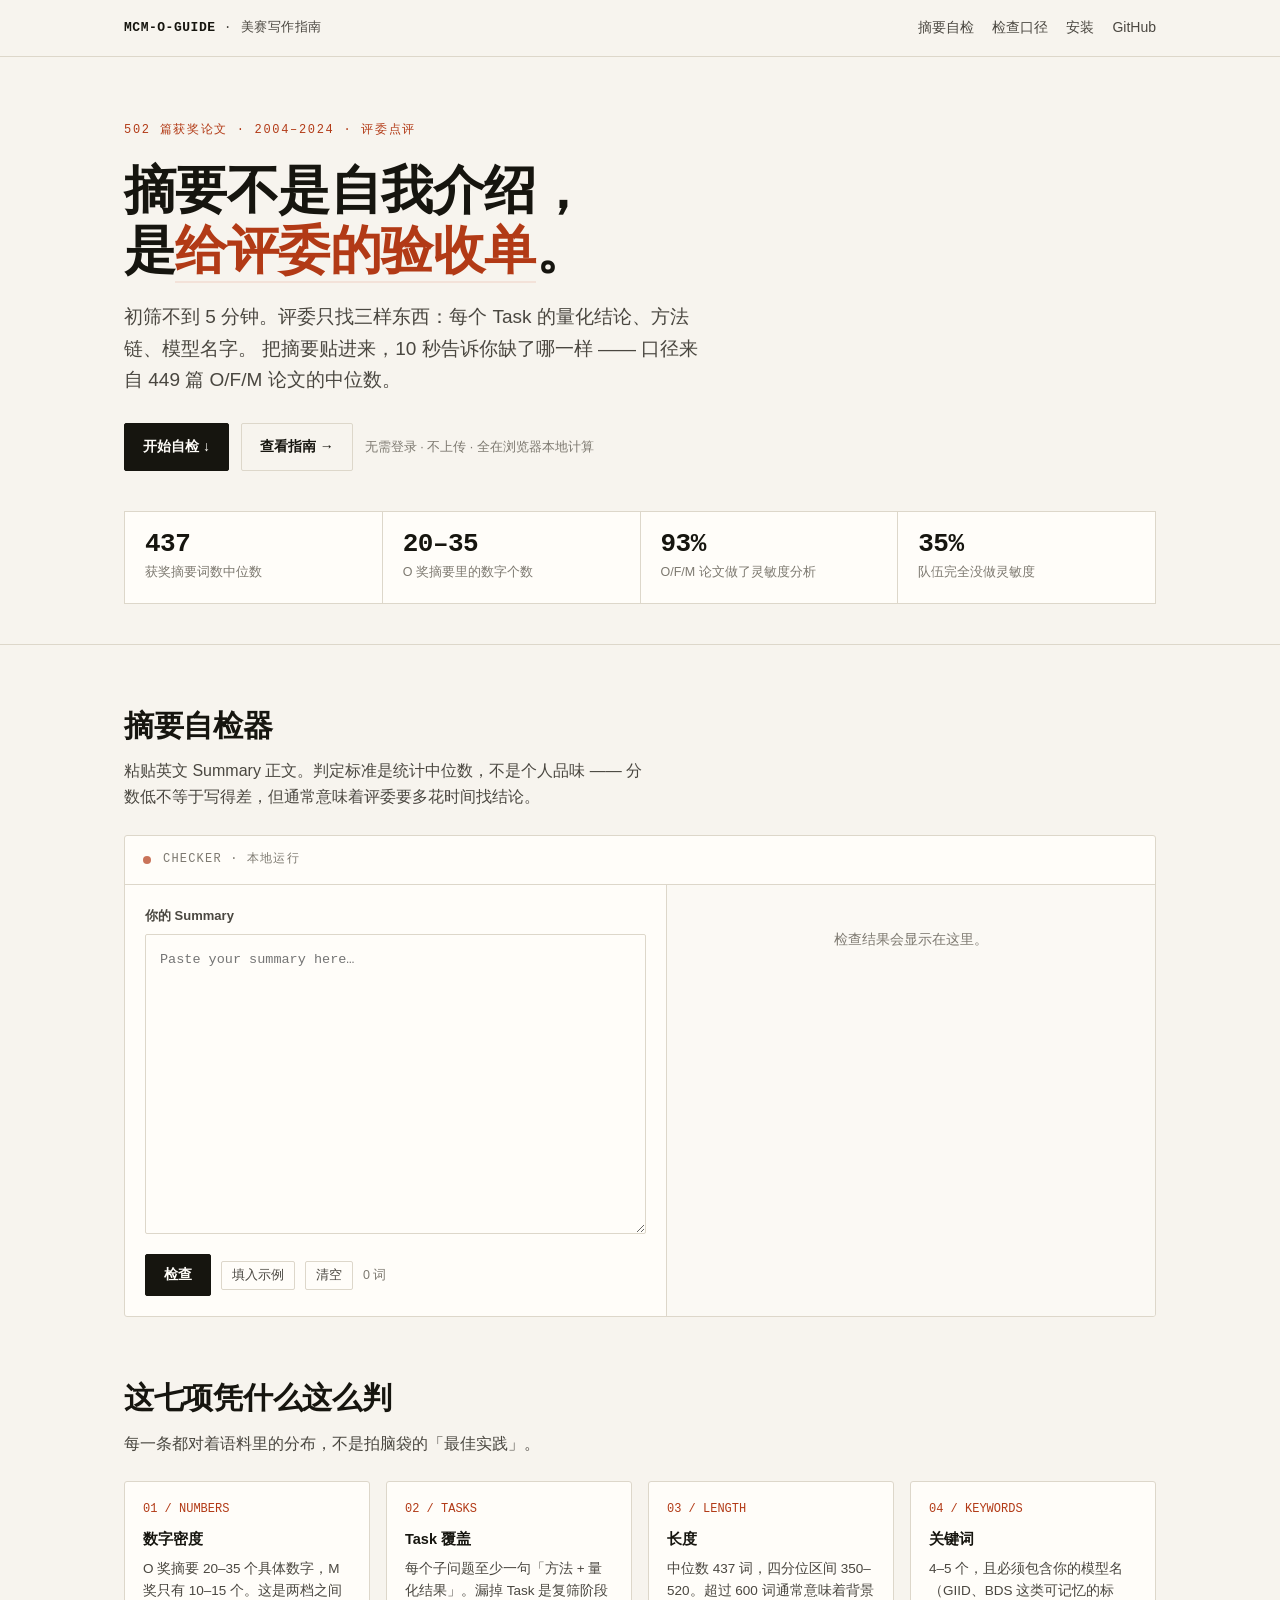
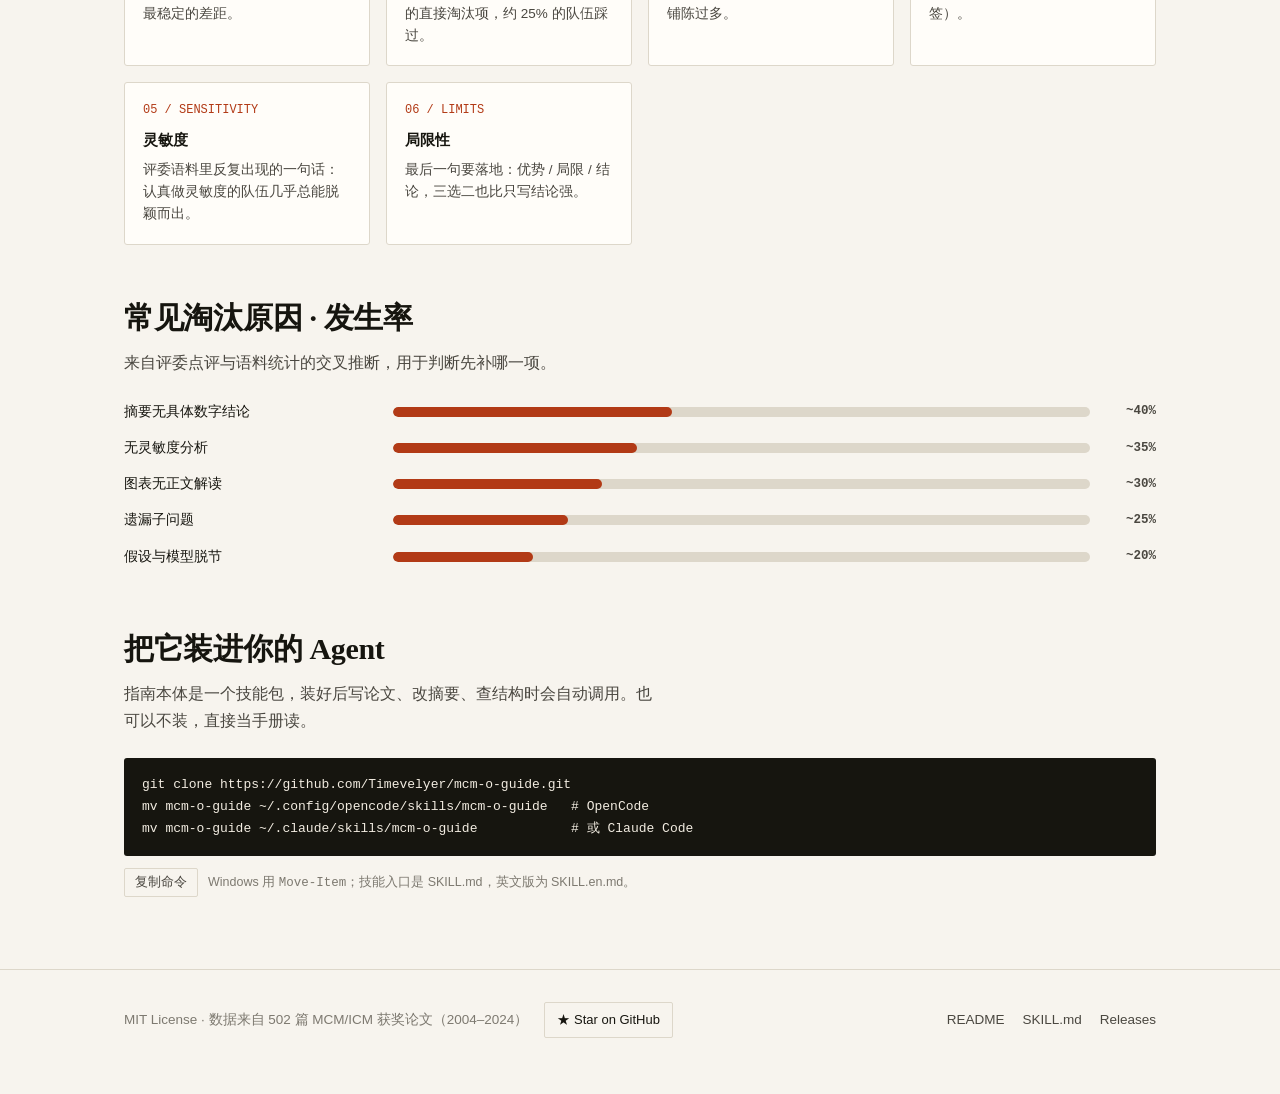
==== docs/index.html @ 2a0b5a20 "feat: online summary checker + repo polish for distribution - docs/: 在线摘要自检器（GitHub Pages，单文件、零依赖、本地" ====
<!doctype html>
<html lang="zh-CN">
<head>
<meta charset="utf-8">
<meta name="viewport" content="width=device-width, initial-scale=1">
<title>摘要自检器 · MCM/ICM 写作指南</title>
<meta name="description" content="粘贴你的 MCM/ICM 摘要，10 秒得到体检报告：数字密度、Task 覆盖、关键词、灵敏度、局限性。基于 502 篇获奖论文的统计口径。">
<meta property="og:type" content="website">
<meta property="og:title" content="MCM/ICM 摘要自检器">
<meta property="og:description" content="502 篇获奖论文 + 3 篇官方评委点评提炼的摘要体检，10 秒出报告。">
<meta property="og:image" content="assets/og.png">
<link rel="icon" href="data:image/svg+xml,<svg xmlns='http://www.w3.org/2000/svg' viewBox='0 0 100 100'><text y='.9em' font-size='90'>∑</text></svg>">
<style>
  :root{
    --paper:#f7f4ee;
    --paper-2:#fffdf9;
    --ink:#16150f;
    --ink-2:#4a4740;
    --ink-3:#7d7970;
    --line:#ddd7ca;
    --accent:#b23a16;
    --accent-soft:#f3e2d9;
    --ok:#14663f;
    --ok-soft:#e2efe6;
    --warn:#8a5a00;
    --warn-soft:#f7ecd6;
    --bad:#a3241b;
    --bad-soft:#f8e2df;
    --mono:ui-monospace,"SF Mono","Cascadia Mono","Consolas",monospace;
    --sans:"Inter","Segoe UI","PingFang SC","Hiragino Sans GB","Microsoft YaHei",sans-serif;
    --serif:"Iowan Old Style","Noto Serif SC","Songti SC","SimSun",Georgia,serif;
  }
  *{box-sizing:border-box}
  html{scroll-behavior:smooth}
  body{
    margin:0;background:var(--paper);color:var(--ink);
    font-family:var(--sans);font-size:16px;line-height:1.65;
    -webkit-font-smoothing:antialiased;
    background-image:linear-gradient(var(--paper) 0 0);
  }
  a{color:var(--accent);text-underline-offset:3px}
  a:hover{color:#7d260c}
  .wrap{max-width:1080px;margin:0 auto;padding:0 24px}
  header.top{border-bottom:1px solid var(--line);background:rgba(247,244,238,.85);backdrop-filter:blur(6px);position:sticky;top:0;z-index:10}
  .top-in{display:flex;align-items:center;gap:16px;height:56px}
  .brand{font-family:var(--mono);font-size:13px;letter-spacing:.04em;text-transform:uppercase;color:var(--ink-2)}
  .brand b{color:var(--ink)}
  .top nav{margin-left:auto;display:flex;gap:18px;font-size:14px}
  .top nav a{color:var(--ink-2);text-decoration:none}
  .top nav a:hover{color:var(--accent)}
  .hero{padding:64px 0 40px;border-bottom:1px solid var(--line)}
  .eyebrow{font-family:var(--mono);font-size:12px;letter-spacing:.14em;text-transform:uppercase;color:var(--accent);margin:0 0 20px}
  h1{font-family:var(--serif);font-weight:600;font-size:clamp(30px,5vw,52px);line-height:1.16;letter-spacing:-.01em;margin:0 0 20px;max-width:19ch}
  h1 em{font-style:normal;color:var(--accent);border-bottom:2px solid var(--accent-soft);padding-bottom:2px}
  .lede{font-size:clamp(16px,2vw,19px);color:var(--ink-2);max-width:56ch;margin:0 0 28px}
  .cta{display:flex;flex-wrap:wrap;gap:12px;align-items:center}
  .btn{display:inline-flex;align-items:center;gap:8px;border:1px solid var(--ink);background:var(--ink);color:var(--paper-2);
       padding:11px 18px;font-size:14px;font-weight:600;text-decoration:none;border-radius:2px;cursor:pointer;font-family:var(--sans)}
  .btn:hover{background:#000;color:#fff}
  .btn.ghost{background:transparent;color:var(--ink);border-color:var(--line)}
  .btn.ghost:hover{border-color:var(--ink);background:var(--paper-2);color:var(--ink)}
  .facts{display:grid;grid-template-columns:repeat(auto-fit,minmax(140px,1fr));gap:1px;background:var(--line);border:1px solid var(--line);margin:40px 0 0}
  .fact{background:var(--paper-2);padding:18px 20px}
  .fact b{display:block;font-family:var(--mono);font-size:26px;line-height:1.1;letter-spacing:-.02em}
  .fact span{font-size:12.5px;color:var(--ink-3)}
  main{padding:56px 0 72px}
  h2{font-family:var(--serif);font-size:clamp(22px,3vw,30px);margin:0 0 8px;letter-spacing:-.01em}
  .sub{color:var(--ink-2);margin:0 0 24px;max-width:60ch}
  .card{background:var(--paper-2);border:1px solid var(--line);border-radius:3px}
  .tool{padding:0;overflow:hidden}
  .tool-head{display:flex;align-items:center;gap:12px;padding:14px 18px;border-bottom:1px solid var(--line);font-family:var(--mono);font-size:12px;letter-spacing:.1em;text-transform:uppercase;color:var(--ink-3)}
  .dot{width:8px;height:8px;border-radius:50%;background:var(--accent);opacity:.7}
  .tool-body{display:grid;grid-template-columns:1.05fr .95fr;gap:0}
  .pane{padding:20px}
  .pane + .pane{border-left:1px solid var(--line);background:#fbf9f4}
  label.field{display:block;font-size:13px;font-weight:600;color:var(--ink-2);margin-bottom:8px}
  textarea{width:100%;min-height:300px;resize:vertical;padding:14px;border:1px solid var(--line);border-radius:2px;
           background:var(--paper-2);color:var(--ink);font-family:var(--mono);font-size:13.5px;line-height:1.7}
  textarea:focus{outline:2px solid var(--accent);outline-offset:-1px;border-color:var(--accent)}
  .row{display:flex;gap:10px;flex-wrap:wrap;margin-top:12px;align-items:center}
  .hint{font-size:12.5px;color:var(--ink-3)}
  .score{display:flex;align-items:center;gap:18px;margin-bottom:18px}
  .ring{width:96px;height:96px;flex:0 0 auto;position:relative}
  .ring svg{transform:rotate(-90deg)}
  .ring .val{position:absolute;inset:0;display:grid;place-items:center;font-family:var(--mono);font-size:24px;font-weight:600}
  .score-txt h3{margin:0 0 4px;font-size:17px}
  .score-txt p{margin:0;font-size:13px;color:var(--ink-3)}
  ul.checks{list-style:none;margin:0;padding:0;display:grid;gap:8px}
  ul.checks li{display:grid;grid-template-columns:18px 1fr auto;gap:10px;align-items:baseline;font-size:13.5px;padding:7px 0;border-bottom:1px dashed var(--line)}
  ul.checks li:last-child{border-bottom:0}
  .tag{font-family:var(--mono);font-size:11px;padding:2px 7px;border-radius:2px;white-space:nowrap}
  .tag.ok{background:var(--ok-soft);color:var(--ok)}
  .tag.warn{background:var(--warn-soft);color:var(--warn)}
  .tag.bad{background:var(--bad-soft);color:var(--bad)}
  .m{font-family:var(--mono);font-size:12px;color:var(--ink-3)}
  .advice{margin-top:14px;padding:12px 14px;background:var(--accent-soft);border-left:3px solid var(--accent);font-size:13.5px}
  .advice p{margin:0 0 6px}
  .advice p:last-child{margin:0}
  #empty{color:var(--ink-3);font-size:13.5px;padding:24px 0;text-align:center}
  .grid3{display:grid;grid-template-columns:repeat(auto-fit,minmax(240px,1fr));gap:16px;margin-top:16px}
  .mini{padding:18px;border:1px solid var(--line);background:var(--paper-2);border-radius:3px}
  .mini h4{margin:0 0 6px;font-size:14.5px;font-family:var(--sans)}
  .mini p{margin:0;font-size:13.5px;color:var(--ink-2)}
  .num{font-family:var(--mono);font-size:12px;color:var(--accent);display:block;margin-bottom:8px}
  .bars{margin-top:8px;display:grid;gap:14px}
  .bar-row{display:grid;grid-template-columns:minmax(120px,1.1fr) 3fr 52px;gap:14px;align-items:center;font-size:13.5px}
  .bar{height:10px;background:var(--line);border-radius:99px;overflow:hidden}
  .bar i{display:block;height:100%;background:var(--accent);border-radius:99px}
  .bar-row b{font-family:var(--mono);font-size:12.5px;text-align:right;color:var(--ink-2)}
  pre.install{background:#16150f;color:#f2ece1;padding:16px 18px;border-radius:3px;overflow:auto;font-family:var(--mono);font-size:13px;line-height:1.7;margin:12px 0 0}
  .copy{background:transparent;border:1px solid var(--line);color:var(--ink-2);font-size:12.5px;padding:5px 10px;border-radius:2px;cursor:pointer;font-family:var(--sans)}
  .copy:hover{border-color:var(--ink);color:var(--ink)}
  footer{border-top:1px solid var(--line);padding:32px 0 56px;color:var(--ink-3);font-size:13.5px}
  footer .wrap{display:flex;flex-wrap:wrap;gap:16px;align-items:center}
  footer nav{margin-left:auto;display:flex;gap:18px}
  footer a{color:var(--ink-2);text-decoration:none}
  footer a:hover{color:var(--accent)}
  .star{display:inline-flex;align-items:center;gap:6px;border:1px solid var(--line);padding:6px 12px;border-radius:2px;text-decoration:none;color:var(--ink);font-size:13px}
  .star:hover{background:var(--ink);color:var(--paper-2);border-color:var(--ink)}
  @media (max-width:820px){
    .tool-body{grid-template-columns:1fr}
    .pane + .pane{border-left:0;border-top:1px solid var(--line)}
    .hero{padding:44px 0 32px}
    .bar-row{grid-template-columns:1fr 2fr 46px}
  }
  :focus-visible{outline:2px solid var(--accent);outline-offset:2px}
</style>
</head>
<body>

<header class="top">
  <div class="wrap top-in">
    <div class="brand"><b>mcm-o-guide</b> · 美赛写作指南</div>
    <nav>
      <a href="#checker">摘要自检</a>
      <a href="#rules">检查口径</a>
      <a href="#install">安装</a>
      <a href="https://github.com/Timevelyer/mcm-o-guide">GitHub</a>
    </nav>
  </div>
</header>

<section class="hero">
  <div class="wrap">
    <p class="eyebrow">502 篇获奖论文 · 2004–2024 · 评委点评</p>
    <h1>摘要不是自我介绍，是<em>给评委的验收单</em>。</h1>
    <p class="lede">
      初筛不到 5 分钟。评委只找三样东西：每个 Task 的量化结论、方法链、模型名字。
      把摘要贴进来，10 秒告诉你缺了哪一样 —— 口径来自 449 篇 O/F/M 论文的中位数。
    </p>
    <div class="cta">
      <a class="btn" href="#checker">开始自检 ↓</a>
      <a class="btn ghost" href="https://github.com/Timevelyer/mcm-o-guide">查看指南 →</a>
      <span class="hint">无需登录 · 不上传 · 全在浏览器本地计算</span>
    </div>
    <div class="facts">
      <div class="fact"><b>437</b><span>获奖摘要词数中位数</span></div>
      <div class="fact"><b>20–35</b><span>O 奖摘要里的数字个数</span></div>
      <div class="fact"><b>93%</b><span>O/F/M 论文做了灵敏度分析</span></div>
      <div class="fact"><b>35%</b><span>队伍完全没做灵敏度</span></div>
    </div>
  </div>
</section>

<main>
  <div class="wrap">

    <section id="checker">
      <h2>摘要自检器</h2>
      <p class="sub">粘贴英文 Summary 正文。判定标准是统计中位数，不是个人品味 —— 分数低不等于写得差，但通常意味着评委要多花时间找结论。</p>

      <div class="card tool">
        <div class="tool-head"><span class="dot"></span> checker · 本地运行</div>
        <div class="tool-body">
          <div class="pane">
            <label class="field" for="summary">你的 Summary</label>
            <textarea id="summary" spellcheck="false" placeholder="Paste your summary here…"></textarea>
            <div class="row">
              <button class="btn" id="run" type="button">检查</button>
              <button class="copy" id="sample" type="button">填入示例</button>
              <button class="copy" id="clear" type="button">清空</button>
              <span class="hint" id="count">0 词</span>
            </div>
          </div>
          <div class="pane">
            <div id="empty">检查结果会显示在这里。</div>
            <div id="result" hidden>
              <div class="score">
                <div class="ring">
                  <svg width="96" height="96" viewBox="0 0 96 96" aria-hidden="true">
                    <circle cx="48" cy="48" r="42" fill="none" stroke="#e4ded2" stroke-width="7"></circle>
                    <circle id="ring" cx="48" cy="48" r="42" fill="none" stroke="#b23a16" stroke-width="7"
                            stroke-linecap="round" stroke-dasharray="264" stroke-dashoffset="264"></circle>
                  </svg>
                  <div class="val" id="scoreVal">0</div>
                </div>
                <div class="score-txt">
                  <h3 id="verdict">—</h3>
                  <p id="verdictSub">—</p>
                </div>
              </div>
              <ul class="checks" id="checks"></ul>
              <div class="advice" id="advice" hidden></div>
            </div>
          </div>
        </div>
      </div>
    </section>

    <section id="rules" style="margin-top:56px">
      <h2>这七项凭什么这么判</h2>
      <p class="sub">每一条都对着语料里的分布，不是拍脑袋的「最佳实践」。</p>
      <div class="grid3">
        <div class="mini"><span class="num">01 / NUMBERS</span><h4>数字密度</h4><p>O 奖摘要 20–35 个具体数字，M 奖只有 10–15 个。这是两档之间最稳定的差距。</p></div>
        <div class="mini"><span class="num">02 / TASKS</span><h4>Task 覆盖</h4><p>每个子问题至少一句「方法 + 量化结果」。漏掉 Task 是复筛阶段的直接淘汰项，约 25% 的队伍踩过。</p></div>
        <div class="mini"><span class="num">03 / LENGTH</span><h4>长度</h4><p>中位数 437 词，四分位区间 350–520。超过 600 词通常意味着背景铺陈过多。</p></div>
        <div class="mini"><span class="num">04 / KEYWORDS</span><h4>关键词</h4><p>4–5 个，且必须包含你的模型名（GIID、BDS 这类可记忆的标签）。</p></div>
        <div class="mini"><span class="num">05 / SENSITIVITY</span><h4>灵敏度</h4><p>评委语料里反复出现的一句话：认真做灵敏度的队伍几乎总能脱颖而出。</p></div>
        <div class="mini"><span class="num">06 / LIMITS</span><h4>局限性</h4><p>最后一句要落地：优势 / 局限 / 结论，三选二也比只写结论强。</p></div>
      </div>

      <h2 style="margin-top:48px">常见淘汰原因 · 发生率</h2>
      <p class="sub">来自评委点评与语料统计的交叉推断，用于判断先补哪一项。</p>
      <div class="bars">
        <div class="bar-row"><span>摘要无具体数字结论</span><span class="bar"><i style="width:40%"></i></span><b>~40%</b></div>
        <div class="bar-row"><span>无灵敏度分析</span><span class="bar"><i style="width:35%"></i></span><b>~35%</b></div>
        <div class="bar-row"><span>图表无正文解读</span><span class="bar"><i style="width:30%"></i></span><b>~30%</b></div>
        <div class="bar-row"><span>遗漏子问题</span><span class="bar"><i style="width:25%"></i></span><b>~25%</b></div>
        <div class="bar-row"><span>假设与模型脱节</span><span class="bar"><i style="width:20%"></i></span><b>~20%</b></div>
      </div>
    </section>

    <section id="install" style="margin-top:56px">
      <h2>把它装进你的 Agent</h2>
      <p class="sub">指南本体是一个技能包，装好后写论文、改摘要、查结构时会自动调用。也可以不装，直接当手册读。</p>
      <pre class="install" id="cmd">git clone https://github.com/Timevelyer/mcm-o-guide.git
mv mcm-o-guide ~/.config/opencode/skills/mcm-o-guide   # OpenCode
mv mcm-o-guide ~/.claude/skills/mcm-o-guide            # 或 Claude Code</pre>
      <div class="row">
        <button class="copy" id="copyCmd" type="button">复制命令</button>
        <span class="hint">Windows 用 <code>Move-Item</code>；技能入口是 SKILL.md，英文版为 SKILL.en.md。</span>
      </div>
    </section>

  </div>
</main>

<footer>
  <div class="wrap">
    <span>MIT License · 数据来自 502 篇 MCM/ICM 获奖论文（2004–2024）</span>
    <a class="star" href="https://github.com/Timevelyer/mcm-o-guide">★ Star on GitHub</a>
    <nav>
      <a href="https://github.com/Timevelyer/mcm-o-guide#readme">README</a>
      <a href="https://github.com/Timevelyer/mcm-o-guide/blob/main/SKILL.md">SKILL.md</a>
      <a href="https://github.com/Timevelyer/mcm-o-guide/releases">Releases</a>
    </nav>
  </div>
</footer>

<script>
(function(){
  "use strict";

  var SAMPLE = "As extreme weather intensifies and urbanisation continues, urban drainage systems face growing pressure from both heavier rainfall and expanding impervious surfaces. To explore this phenomenon, we develop the REEF (Resilience Evaluation of Engineered Flow) model to quantify how drainage networks degrade and recover under compound stressors. Before modeling, we classified 12 years of hourly rainfall records into three regimes, matched them against land-use data from 48 monitoring stations, and estimated pipe roughness and infiltration rates from 216 field measurements. Parameters are set from municipal engineering standards, with ranges tested in the sensitivity section. For Task 1, we established a coupled hydrological-network model, incorporating pipe capacity, surface runoff and backwater effects. The results show that peak discharge rises by 34.2% under a 50-year storm relative to the 10-year baseline, and that 23.6% of nodes exceed capacity for more than 40 minutes. For Task 2, we calculated the resilience index, recovery time and failure probability to evaluate system robustness. Results indicate that recovery time increases from 6.4 h to 19.8 h as impervious area grows by 17%, while the resilience index falls from 0.81 to 0.57. For Task 3, we compared three retrofit scenarios, namely centralized storage, distributed storage and green infrastructure, and found that distributed storage reduces overflow volume by 41.5% at 62% of the centralized cost, with a payback period of 9.2 years. For Task 4, we varied rainfall intensity from 20 mm/h to 140 mm/h and found that the marginal benefit of additional storage flattens beyond 80 mm/h, where each extra 10% capacity yields only a 1.8% reduction in overflow. For Task 5, we mapped flooding exposure onto 5 districts and found that 2 of them account for 68% of at-risk residents, suggesting that targeted retrofits outperform uniform upgrades by a factor of 2.3. Finally, sensitivity analysis on infiltration rate, pipe roughness and rainfall temporal resolution confirms that the model is stable: outputs change by less than 7.3% across the tested ranges. We also discuss strengths, weaknesses and a phased retrofit priority list for city planners. Keywords: REEF, resilience index, urban drainage, scenario analysis";

  var el = {
    ta: document.getElementById("summary"),
    run: document.getElementById("run"),
    sample: document.getElementById("sample"),
    clear: document.getElementById("clear"),
    count: document.getElementById("count"),
    empty: document.getElementById("empty"),
    result: document.getElementById("result"),
    checks: document.getElementById("checks"),
    advice: document.getElementById("advice"),
    scoreVal: document.getElementById("scoreVal"),
    ring: document.getElementById("ring"),
    verdict: document.getElementById("verdict"),
    verdictSub: document.getElementById("verdictSub"),
    copyCmd: document.getElementById("copyCmd"),
    cmd: document.getElementById("cmd")
  };

  var CIRC = 2 * Math.PI * 42;

  function words(t){
    var latin = (t.match(/[A-Za-z0-9][A-Za-z0-9'’.\-%]*/g) || []).length;
    var cjk = (t.match(/[\u4e00-\u9fa5]/g) || []).length;
    return latin + cjk;
  }
  function sentences(t){
    return (t.replace(/\s+/g," ").match(/[^.!?]+[.!?]+/g) || []).filter(function(s){
      return s.trim().length > 2;
    });
  }
  function numbers(t){
    var m = t.match(/(?<![\w.])\d+(?:[.,]\d+)*(?:\s?[%％])?/g) || [];
    return m;
  }
  function uniqTasks(t){
    var set = [];
    var re = /task\s*([1-9])/gi, m;
    while ((m = re.exec(t))) { if (set.indexOf(m[1]) < 0) set.push(m[1]); }
    set.sort();
    return set;
  }
  function keywords(t){
    var m = t.match(/key\s*words?\s*[:：]\s*([^\n]+)/i);
    if (!m) return null;
    return m[1].split(/[,;，；]/).map(function(s){ return s.trim(); }).filter(Boolean);
  }

  function pct(x){ return Math.max(0, Math.min(1, x)); }

  function analyze(raw){
    var t = raw.trim();
    var w = words(t), sn = sentences(t), nums = numbers(t);
    var snWithNum = sn.filter(function(s){ return /\d/.test(s); }).length;
    var tasks = uniqTasks(t);
    var kw = keywords(t);
    var sens = /sensitiv|robust|perturb|stability|stress\s*test/i.test(t);
    var limits = /limitation|weakness|future work|drawback|shortcoming/i.test(t);

    var sNum = pct(nums.length / 20) * 30;
    var sLen = (w >= 330 && w <= 540) ? 15 : (w >= 280 && w <= 620) ? 10 : (w >= 220 && w <= 700) ? 5 : 0;
    var sTask = tasks.length >= 4 ? 20 : tasks.length === 3 ? 15 : tasks.length === 2 ? 10 : tasks.length === 1 ? 5 : 0;
    var sSent = pct(snWithNum / 6) * 15;
    var sKw = kw ? (kw.length >= 4 && kw.length <= 5 ? 8 : 5) : 0;
    var sSens = sens ? 7 : 0;
    var sLim = limits ? 5 : 0;

    var score = Math.round(sNum + sLen + sTask + sSent + sKw + sSens + sLim);
    score = Math.max(0, Math.min(100, score));

    var rows = [
      { key: "数字密度", val: nums.length + " 个", ref: "目标 20–35", state: nums.length >= 20 ? "ok" : nums.length >= 10 ? "warn" : "bad" },
      { key: "Task 覆盖", val: tasks.length ? ("Task " + tasks.join(" / ")) : "未检出", ref: "每个子问题都要有", state: tasks.length >= 4 ? "ok" : tasks.length >= 2 ? "warn" : "bad" },
      { key: "含数字的句子", val: snWithNum + " / " + sn.length + " 句", ref: "≥ 6 句", state: snWithNum >= 6 ? "ok" : snWithNum >= 4 ? "warn" : "bad" },
      { key: "长度", val: w + " 词", ref: "350–520", state: (w >= 330 && w <= 540) ? "ok" : (w >= 280 && w <= 620) ? "warn" : "bad" },
      { key: "关键词", val: kw ? (kw.length + " 个") : "缺失", ref: "4–5 个，含模型名", state: kw && kw.length >= 4 && kw.length <= 5 ? "ok" : kw ? "warn" : "bad" },
      { key: "灵敏度", val: sens ? "已提及" : "未提及", ref: "至少一句结论", state: sens ? "ok" : "bad" },
      { key: "局限/结论", val: limits ? "已提及" : "未提及", ref: "优势/局限/结论", state: limits ? "ok" : "warn" }
    ];

    var tips = [];
    if (nums.length < 20) tips.push("数字只有 " + nums.length + " 个，O 奖中位数是 20–35 —— 给每个 Task 至少补一个量化结论（百分比、绝对值、对比基准）。");
    if (tasks.length < 4) tips.push("只检出 " + tasks.length + " 个 Task。确认摘要覆盖了全部子问题，漏一个是复筛的直接淘汰项。");
    if (snWithNum < 6) tips.push("含数字的句子只有 " + snWithNum + " 句。把「results are shown in Figure X」换成具体数值。");
    if (w > 620) tips.push("长度 " + w + " 词，偏长。多数超长摘要来自背景铺陈，压缩到 2 句以内。");
    if (w > 0 && w < 330) tips.push("长度 " + w + " 词，偏短。方法链和结果都容易被判为交代不清。");
    if (!kw) tips.push("没有 Keywords 行。补 4–5 个关键词，第一个放你的模型名。");
    else if (kw.length < 4) tips.push("关键词只有 " + kw.length + " 个，补到 4–5 个。");
    if (!sens) tips.push("没提到灵敏度/稳健性。加一句「sensitivity analysis on X confirms …」，这是评委明确点名的加分项。");
    if (!limits) tips.push("没提局限。最后一句写完结论后补一个 limitation + 改进方向。");

    return { score: score, rows: rows, tips: tips, words: w, tasks: tasks, nums: nums.length };
  }

  function render(){
    var t = el.ta.value;
    el.count.textContent = words(t) + " 词";
    if (!t.trim()) {
      el.result.hidden = true;
      el.empty.hidden = false;
      return;
    }
    var r = analyze(t);
    el.empty.hidden = true;
    el.result.hidden = false;

    el.scoreVal.textContent = r.score;
    el.ring.setAttribute("stroke-dasharray", CIRC.toFixed(1));
    el.ring.setAttribute("stroke-dashoffset", (CIRC * (1 - r.score / 100)).toFixed(1));
    el.ring.setAttribute("stroke", r.score >= 80 ? "#14663f" : r.score >= 55 ? "#8a5a00" : "#a3241b");

    el.verdict.textContent = r.score >= 85 ? "可以直接交" : r.score >= 70 ? "差一口气" : r.score >= 50 ? "需要补强" : "初筛有风险";
    el.verdictSub.textContent = "按 7 项统计口径加权，满分 100。这只是摘要体检，不评模型好坏。";

    el.checks.innerHTML = r.rows.map(function(row){
      return '<li><span class="tag ' + row.state + '">' + (row.state === "ok" ? "OK" : row.state === "warn" ? "补" : "缺") + "</span>" +
             "<span>" + row.key + ' <span class="m">' + row.ref + "</span></span>" +
             '<span class="m">' + row.val + "</span></li>";
    }).join("");

    if (r.tips.length) {
      el.advice.hidden = false;
      el.advice.innerHTML = r.tips.map(function(s){ return "<p>· " + s + "</p>"; }).join("");
    } else {
      el.advice.hidden = false;
      el.advice.innerHTML = "<p>· 七项都过关了。下一步检查正文数字和摘要是否完全一致 —— 这是终评最常见的扣分点。</p>";
    }
  }

  el.run.addEventListener("click", render);
  el.ta.addEventListener("input", render);
  el.ta.addEventListener("keydown", function(e){
    if ((e.metaKey || e.ctrlKey) && e.key === "Enter") { e.preventDefault(); render(); }
  });
  el.sample.addEventListener("click", function(){ el.ta.value = SAMPLE; render(); el.ta.focus(); });
  el.clear.addEventListener("click", function(){ el.ta.value = ""; render(); el.ta.focus(); });

  el.copyCmd.addEventListener("click", function(){
    var text = el.cmd.textContent;
    if (navigator.clipboard && navigator.clipboard.writeText) {
      navigator.clipboard.writeText(text).then(function(){
        el.copyCmd.textContent = "已复制";
        setTimeout(function(){ el.copyCmd.textContent = "复制命令"; }, 1600);
      }, function(){ el.copyCmd.textContent = "复制失败"; });
    }
  });

  render();
})();
</script>
</body>
</html>
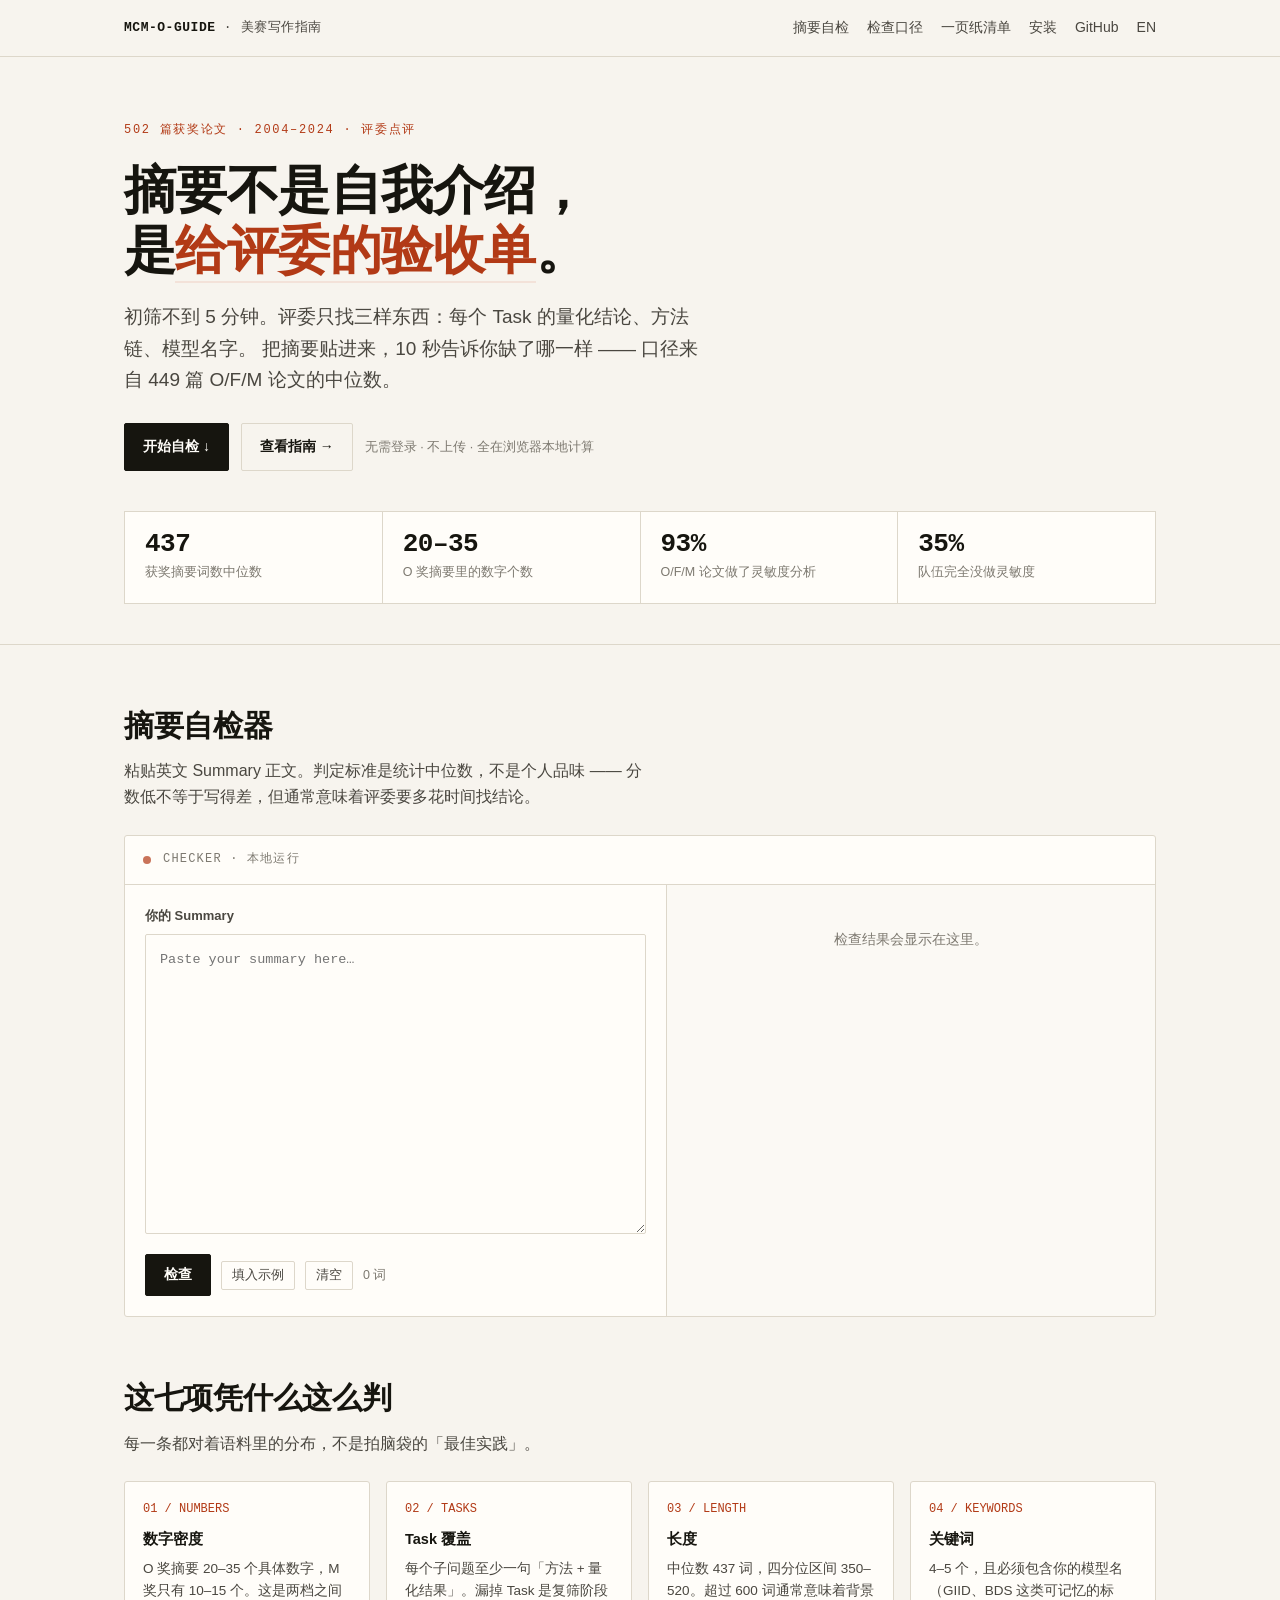
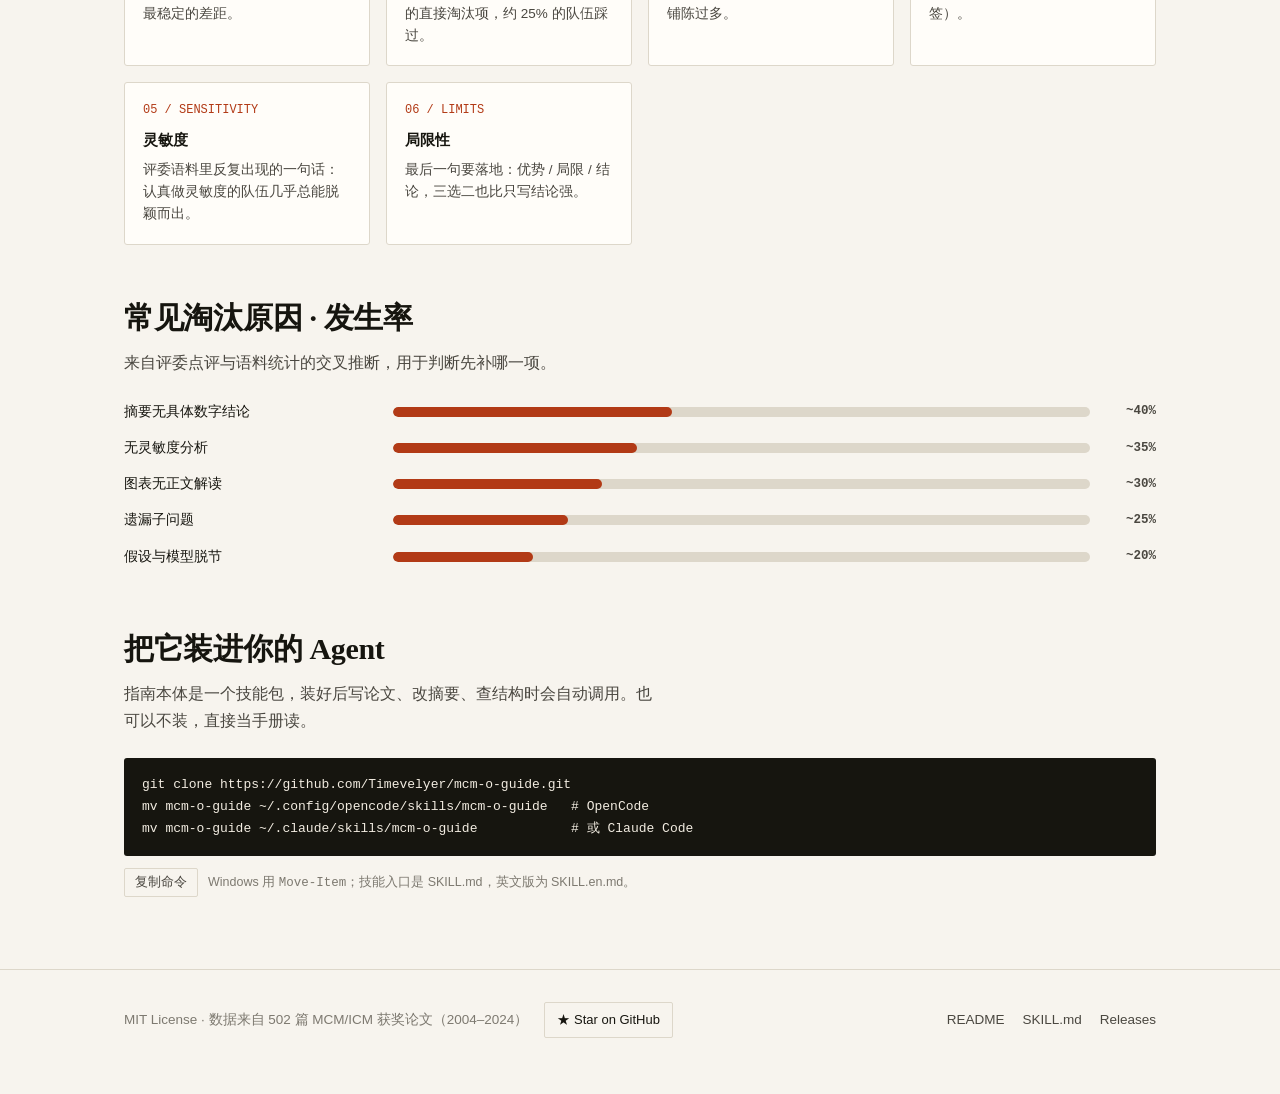
==== commit cbda24bb: "feat(web): 中英双站、一页纸清单、可复制的体检报告 - docs/en/：英文版自检器，与中文页共用 docs/checker.js（判定逻辑只此一份） - docs/cheatsheet." ====
--- a/docs/index.html
+++ b/docs/index.html
@@ -4,127 +4,47 @@
 <meta charset="utf-8">
 <meta name="viewport" content="width=device-width, initial-scale=1">
 <title>摘要自检器 · MCM/ICM 写作指南</title>
-<meta name="description" content="粘贴你的 MCM/ICM 摘要，10 秒得到体检报告：数字密度、Task 覆盖、关键词、灵敏度、局限性。基于 502 篇获奖论文的统计口径。">
+<meta name="description" content="粘贴你的 MCM/ICM 摘要，10 秒得到体检报告：数字密度、Task 覆盖、含数字句子、长度、关键词、灵敏度、局限性。评分口径来自 502 篇获奖论文的统计中位数，纯本地计算，不上传。">
+<meta name="robots" content="index,follow">
+<link rel="canonical" href="https://timevelyer.github.io/mcm-o-guide/">
+<link rel="alternate" hreflang="zh-CN" href="https://timevelyer.github.io/mcm-o-guide/">
+<link rel="alternate" hreflang="en" href="https://timevelyer.github.io/mcm-o-guide/en/">
+<link rel="alternate" hreflang="x-default" href="https://timevelyer.github.io/mcm-o-guide/">
 <meta property="og:type" content="website">
-<meta property="og:title" content="MCM/ICM 摘要自检器">
-<meta property="og:description" content="502 篇获奖论文 + 3 篇官方评委点评提炼的摘要体检，10 秒出报告。">
-<meta property="og:image" content="assets/og.png">
+<meta property="og:site_name" content="mcm-o-guide">
+<meta property="og:locale" content="zh_CN">
+<meta property="og:locale:alternate" content="en_US">
+<meta property="og:url" content="https://timevelyer.github.io/mcm-o-guide/">
+<meta property="og:title" content="MCM/ICM 摘要自检器 · 502 篇获奖论文的统计口径">
+<meta property="og:description" content="评委初筛不到 5 分钟，只看三样东西：每个 Task 的量化结论、方法链、模型名字。贴摘要，10 秒告诉你缺了哪一样。">
+<meta property="og:image" content="https://timevelyer.github.io/mcm-o-guide/assets/og.png">
+<meta property="og:image:width" content="1280">
+<meta property="og:image:height" content="640">
+<meta property="og:image:alt" content="摘要不是自我介绍，是给评委的验收单 —— mcm-o-guide">
+<meta name="twitter:card" content="summary_large_image">
+<meta name="twitter:title" content="MCM/ICM 摘要自检器">
+<meta name="twitter:description" content="502 篇获奖论文 + 3 篇官方评委点评提炼的摘要体检，10 秒出报告，纯本地计算。">
+<meta name="twitter:image" content="https://timevelyer.github.io/mcm-o-guide/assets/og.png">
 <link rel="icon" href="data:image/svg+xml,<svg xmlns='http://www.w3.org/2000/svg' viewBox='0 0 100 100'><text y='.9em' font-size='90'>∑</text></svg>">
-<style>
-  :root{
-    --paper:#f7f4ee;
-    --paper-2:#fffdf9;
-    --ink:#16150f;
-    --ink-2:#4a4740;
-    --ink-3:#7d7970;
-    --line:#ddd7ca;
-    --accent:#b23a16;
-    --accent-soft:#f3e2d9;
-    --ok:#14663f;
-    --ok-soft:#e2efe6;
-    --warn:#8a5a00;
-    --warn-soft:#f7ecd6;
-    --bad:#a3241b;
-    --bad-soft:#f8e2df;
-    --mono:ui-monospace,"SF Mono","Cascadia Mono","Consolas",monospace;
-    --sans:"Inter","Segoe UI","PingFang SC","Hiragino Sans GB","Microsoft YaHei",sans-serif;
-    --serif:"Iowan Old Style","Noto Serif SC","Songti SC","SimSun",Georgia,serif;
-  }
-  *{box-sizing:border-box}
-  html{scroll-behavior:smooth}
-  body{
-    margin:0;background:var(--paper);color:var(--ink);
-    font-family:var(--sans);font-size:16px;line-height:1.65;
-    -webkit-font-smoothing:antialiased;
-    background-image:linear-gradient(var(--paper) 0 0);
-  }
-  a{color:var(--accent);text-underline-offset:3px}
-  a:hover{color:#7d260c}
-  .wrap{max-width:1080px;margin:0 auto;padding:0 24px}
-  header.top{border-bottom:1px solid var(--line);background:rgba(247,244,238,.85);backdrop-filter:blur(6px);position:sticky;top:0;z-index:10}
-  .top-in{display:flex;align-items:center;gap:16px;height:56px}
-  .brand{font-family:var(--mono);font-size:13px;letter-spacing:.04em;text-transform:uppercase;color:var(--ink-2)}
-  .brand b{color:var(--ink)}
-  .top nav{margin-left:auto;display:flex;gap:18px;font-size:14px}
-  .top nav a{color:var(--ink-2);text-decoration:none}
-  .top nav a:hover{color:var(--accent)}
-  .hero{padding:64px 0 40px;border-bottom:1px solid var(--line)}
-  .eyebrow{font-family:var(--mono);font-size:12px;letter-spacing:.14em;text-transform:uppercase;color:var(--accent);margin:0 0 20px}
-  h1{font-family:var(--serif);font-weight:600;font-size:clamp(30px,5vw,52px);line-height:1.16;letter-spacing:-.01em;margin:0 0 20px;max-width:19ch}
-  h1 em{font-style:normal;color:var(--accent);border-bottom:2px solid var(--accent-soft);padding-bottom:2px}
-  .lede{font-size:clamp(16px,2vw,19px);color:var(--ink-2);max-width:56ch;margin:0 0 28px}
-  .cta{display:flex;flex-wrap:wrap;gap:12px;align-items:center}
-  .btn{display:inline-flex;align-items:center;gap:8px;border:1px solid var(--ink);background:var(--ink);color:var(--paper-2);
-       padding:11px 18px;font-size:14px;font-weight:600;text-decoration:none;border-radius:2px;cursor:pointer;font-family:var(--sans)}
-  .btn:hover{background:#000;color:#fff}
-  .btn.ghost{background:transparent;color:var(--ink);border-color:var(--line)}
-  .btn.ghost:hover{border-color:var(--ink);background:var(--paper-2);color:var(--ink)}
-  .facts{display:grid;grid-template-columns:repeat(auto-fit,minmax(140px,1fr));gap:1px;background:var(--line);border:1px solid var(--line);margin:40px 0 0}
-  .fact{background:var(--paper-2);padding:18px 20px}
-  .fact b{display:block;font-family:var(--mono);font-size:26px;line-height:1.1;letter-spacing:-.02em}
-  .fact span{font-size:12.5px;color:var(--ink-3)}
-  main{padding:56px 0 72px}
-  h2{font-family:var(--serif);font-size:clamp(22px,3vw,30px);margin:0 0 8px;letter-spacing:-.01em}
-  .sub{color:var(--ink-2);margin:0 0 24px;max-width:60ch}
-  .card{background:var(--paper-2);border:1px solid var(--line);border-radius:3px}
-  .tool{padding:0;overflow:hidden}
-  .tool-head{display:flex;align-items:center;gap:12px;padding:14px 18px;border-bottom:1px solid var(--line);font-family:var(--mono);font-size:12px;letter-spacing:.1em;text-transform:uppercase;color:var(--ink-3)}
-  .dot{width:8px;height:8px;border-radius:50%;background:var(--accent);opacity:.7}
-  .tool-body{display:grid;grid-template-columns:1.05fr .95fr;gap:0}
-  .pane{padding:20px}
-  .pane + .pane{border-left:1px solid var(--line);background:#fbf9f4}
-  label.field{display:block;font-size:13px;font-weight:600;color:var(--ink-2);margin-bottom:8px}
-  textarea{width:100%;min-height:300px;resize:vertical;padding:14px;border:1px solid var(--line);border-radius:2px;
-           background:var(--paper-2);color:var(--ink);font-family:var(--mono);font-size:13.5px;line-height:1.7}
-  textarea:focus{outline:2px solid var(--accent);outline-offset:-1px;border-color:var(--accent)}
-  .row{display:flex;gap:10px;flex-wrap:wrap;margin-top:12px;align-items:center}
-  .hint{font-size:12.5px;color:var(--ink-3)}
-  .score{display:flex;align-items:center;gap:18px;margin-bottom:18px}
-  .ring{width:96px;height:96px;flex:0 0 auto;position:relative}
-  .ring svg{transform:rotate(-90deg)}
-  .ring .val{position:absolute;inset:0;display:grid;place-items:center;font-family:var(--mono);font-size:24px;font-weight:600}
-  .score-txt h3{margin:0 0 4px;font-size:17px}
-  .score-txt p{margin:0;font-size:13px;color:var(--ink-3)}
-  ul.checks{list-style:none;margin:0;padding:0;display:grid;gap:8px}
-  ul.checks li{display:grid;grid-template-columns:18px 1fr auto;gap:10px;align-items:baseline;font-size:13.5px;padding:7px 0;border-bottom:1px dashed var(--line)}
-  ul.checks li:last-child{border-bottom:0}
-  .tag{font-family:var(--mono);font-size:11px;padding:2px 7px;border-radius:2px;white-space:nowrap}
-  .tag.ok{background:var(--ok-soft);color:var(--ok)}
-  .tag.warn{background:var(--warn-soft);color:var(--warn)}
-  .tag.bad{background:var(--bad-soft);color:var(--bad)}
-  .m{font-family:var(--mono);font-size:12px;color:var(--ink-3)}
-  .advice{margin-top:14px;padding:12px 14px;background:var(--accent-soft);border-left:3px solid var(--accent);font-size:13.5px}
-  .advice p{margin:0 0 6px}
-  .advice p:last-child{margin:0}
-  #empty{color:var(--ink-3);font-size:13.5px;padding:24px 0;text-align:center}
-  .grid3{display:grid;grid-template-columns:repeat(auto-fit,minmax(240px,1fr));gap:16px;margin-top:16px}
-  .mini{padding:18px;border:1px solid var(--line);background:var(--paper-2);border-radius:3px}
-  .mini h4{margin:0 0 6px;font-size:14.5px;font-family:var(--sans)}
-  .mini p{margin:0;font-size:13.5px;color:var(--ink-2)}
-  .num{font-family:var(--mono);font-size:12px;color:var(--accent);display:block;margin-bottom:8px}
-  .bars{margin-top:8px;display:grid;gap:14px}
-  .bar-row{display:grid;grid-template-columns:minmax(120px,1.1fr) 3fr 52px;gap:14px;align-items:center;font-size:13.5px}
-  .bar{height:10px;background:var(--line);border-radius:99px;overflow:hidden}
-  .bar i{display:block;height:100%;background:var(--accent);border-radius:99px}
-  .bar-row b{font-family:var(--mono);font-size:12.5px;text-align:right;color:var(--ink-2)}
-  pre.install{background:#16150f;color:#f2ece1;padding:16px 18px;border-radius:3px;overflow:auto;font-family:var(--mono);font-size:13px;line-height:1.7;margin:12px 0 0}
-  .copy{background:transparent;border:1px solid var(--line);color:var(--ink-2);font-size:12.5px;padding:5px 10px;border-radius:2px;cursor:pointer;font-family:var(--sans)}
-  .copy:hover{border-color:var(--ink);color:var(--ink)}
-  footer{border-top:1px solid var(--line);padding:32px 0 56px;color:var(--ink-3);font-size:13.5px}
-  footer .wrap{display:flex;flex-wrap:wrap;gap:16px;align-items:center}
-  footer nav{margin-left:auto;display:flex;gap:18px}
-  footer a{color:var(--ink-2);text-decoration:none}
-  footer a:hover{color:var(--accent)}
-  .star{display:inline-flex;align-items:center;gap:6px;border:1px solid var(--line);padding:6px 12px;border-radius:2px;text-decoration:none;color:var(--ink);font-size:13px}
-  .star:hover{background:var(--ink);color:var(--paper-2);border-color:var(--ink)}
-  @media (max-width:820px){
-    .tool-body{grid-template-columns:1fr}
-    .pane + .pane{border-left:0;border-top:1px solid var(--line)}
-    .hero{padding:44px 0 32px}
-    .bar-row{grid-template-columns:1fr 2fr 46px}
-  }
-  :focus-visible{outline:2px solid var(--accent);outline-offset:2px}
-</style>
+<script type="application/ld+json">
+{
+  "@context": "https://schema.org",
+  "@type": "WebApplication",
+  "name": "MCM/ICM 摘要自检器",
+  "alternateName": "mcm-o-guide summary checker",
+  "url": "https://timevelyer.github.io/mcm-o-guide/",
+  "applicationCategory": "EducationalApplication",
+  "operatingSystem": "Any browser",
+  "inLanguage": ["zh-CN", "en"],
+  "description": "粘贴 MCM/ICM 摘要，按 502 篇获奖论文的统计中位数打分的七项体检工具。",
+  "isAccessibleForFree": true,
+  "offers": { "@type": "Offer", "price": "0", "priceCurrency": "USD" },
+  "license": "https://github.com/Timevelyer/mcm-o-guide/blob/main/LICENSE",
+  "codeRepository": "https://github.com/Timevelyer/mcm-o-guide",
+  "author": { "@type": "Person", "name": "Timevelyer", "url": "https://github.com/Timevelyer" }
+}
+</script>
+<link rel="stylesheet" href="style.css">
 </head>
 <body>
 
@@ -134,8 +54,10 @@
     <nav>
       <a href="#checker">摘要自检</a>
       <a href="#rules">检查口径</a>
+      <a href="cheatsheet.html">一页纸清单</a>
       <a href="#install">安装</a>
       <a href="https://github.com/Timevelyer/mcm-o-guide">GitHub</a>
+      <a href="en/" hreflang="en" lang="en">EN</a>
     </nav>
   </div>
 </header>
@@ -201,6 +123,10 @@
               </div>
               <ul class="checks" id="checks"></ul>
               <div class="advice" id="advice" hidden></div>
+              <div class="row" id="reportRow" hidden>
+                <button class="copy" id="copyReport" type="button">复制体检报告</button>
+                <span class="hint">只含分数与结论，不含摘要原文</span>
+              </div>
             </div>
           </div>
         </div>
@@ -257,6 +183,7 @@
   </div>
 </footer>
 
+<script src="checker.js"></script>
 <script>
 (function(){
   "use strict";
@@ -278,117 +205,129 @@
     verdict: document.getElementById("verdict"),
     verdictSub: document.getElementById("verdictSub"),
     copyCmd: document.getElementById("copyCmd"),
-    cmd: document.getElementById("cmd")
+    cmd: document.getElementById("cmd"),
+    reportRow: document.getElementById("reportRow"),
+    copyReport: document.getElementById("copyReport")
   };
 
   var CIRC = 2 * Math.PI * 42;
 
-  function words(t){
-    var latin = (t.match(/[A-Za-z0-9][A-Za-z0-9'’.\-%]*/g) || []).length;
-    var cjk = (t.match(/[\u4e00-\u9fa5]/g) || []).length;
-    return latin + cjk;
-  }
-  function sentences(t){
-    return (t.replace(/\s+/g," ").match(/[^.!?]+[.!?]+/g) || []).filter(function(s){
-      return s.trim().length > 2;
+  // 分析逻辑在 checker.js 里（中英文页面共用同一份，避免两套口径漂移）
+  var M = window.MCMChecker;
+
+  var T = {
+    rows: {
+      numbers:     { label: "数字密度",     ref: "目标 20–35",       fmt: function (v) { return v + " 个"; } },
+      tasks:       { label: "Task 覆盖",    ref: "每个子问题都要有", fmt: function (v) { return v.length ? "Task " + v.join(" / ") : "未检出"; } },
+      embedded:    { label: "含数字的句子", ref: "≥ 6 句",           fmt: function (v) { return v.withNumber + " / " + v.total + " 句"; } },
+      length:      { label: "长度",         ref: "330–540",          fmt: function (v) { return v + " 词"; } },
+      keywords:    { label: "关键词",       ref: "4–5 个，含模型名", fmt: function (v) { return v === null ? "缺失" : v + " 个"; } },
+      sensitivity: { label: "灵敏度",       ref: "至少一句结论",     fmt: function (v) { return v ? "已提及" : "未提及"; } },
+      limits:      { label: "局限/结论",    ref: "优势/局限/结论",   fmt: function (v) { return v ? "已提及" : "未提及"; } }
+    },
+    tags: { ok: "OK", warn: "补", bad: "缺" },
+    verdictSub: "按 7 项统计口径加权，满分 100。这只是摘要体检，不评模型好坏。",
+    allPass: "七项都过关了。下一步检查正文数字和摘要是否完全一致 —— 这是终评最常见的扣分点。",
+    tips: {
+      numbers: function (n) { return "数字只有 " + n + " 个，O 奖中位数是 20–35 —— 给每个 Task 至少补一个量化结论（百分比、绝对值、对比基准）。"; },
+      tasks: function (n) { return "只检出 " + n + " 个 Task。确认摘要覆盖了全部子问题，漏一个是复筛的直接淘汰项。"; },
+      embedded: function (n) { return "含数字的句子只有 " + n + " 句。把「results are shown in Figure X」换成具体数值。"; },
+      long: function (n) { return "长度 " + n + " 词，偏长。多数超长摘要来自背景铺陈，压缩到 2 句以内。"; },
+      short: function (n) { return "长度 " + n + " 词，偏短。方法链和结果都容易被判为交代不清。"; },
+      noKeywords: function () { return "没有 Keywords 行。补 4–5 个关键词，第一个放你的模型名。"; },
+      fewKeywords: function (n) { return "关键词只有 " + n + " 个，补到 4–5 个。"; },
+      sensitivity: function () { return "没提到灵敏度/稳健性。加一句「sensitivity analysis on X confirms …」，这是评委明确点名的加分项。"; },
+      limits: function () { return "没提局限。最后一句写完结论后补一个 limitation + 改进方向。"; }
+    },
+    verdict: function (score) {
+      return score >= 85 ? "可以直接交" : score >= 70 ? "差一口气" : score >= 50 ? "需要补强" : "初筛有风险";
+    },
+    tip: function (t) { return T.tips[t.code](t.n); },
+    rowValue: function (row) { return T.rows[row.id].fmt(row.value); }
+  };
+
+  var lastResult = null;
+
+  function buildReport(r){
+    var lines = ["MCM/ICM 摘要体检 · " + r.score + "/100（" + T.verdict(r.score) + "）", ""];
+    r.rows.forEach(function(row){
+      var meta = T.rows[row.id];
+      lines.push(meta.label + "　" + T.tags[row.level] + "　" + T.rowValue(row) + "（" + meta.ref + "）");
     });
-  }
-  function numbers(t){
-    var m = t.match(/(?<![\w.])\d+(?:[.,]\d+)*(?:\s?[%％])?/g) || [];
-    return m;
-  }
-  function uniqTasks(t){
-    var set = [];
-    var re = /task\s*([1-9])/gi, m;
-    while ((m = re.exec(t))) { if (set.indexOf(m[1]) < 0) set.push(m[1]); }
-    set.sort();
-    return set;
-  }
-  function keywords(t){
-    var m = t.match(/key\s*words?\s*[:：]\s*([^\n]+)/i);
-    if (!m) return null;
-    return m[1].split(/[,;，；]/).map(function(s){ return s.trim(); }).filter(Boolean);
-  }
-
-  function pct(x){ return Math.max(0, Math.min(1, x)); }
-
-  function analyze(raw){
-    var t = raw.trim();
-    var w = words(t), sn = sentences(t), nums = numbers(t);
-    var snWithNum = sn.filter(function(s){ return /\d/.test(s); }).length;
-    var tasks = uniqTasks(t);
-    var kw = keywords(t);
-    var sens = /sensitiv|robust|perturb|stability|stress\s*test/i.test(t);
-    var limits = /limitation|weakness|future work|drawback|shortcoming/i.test(t);
-
-    var sNum = pct(nums.length / 20) * 30;
-    var sLen = (w >= 330 && w <= 540) ? 15 : (w >= 280 && w <= 620) ? 10 : (w >= 220 && w <= 700) ? 5 : 0;
-    var sTask = tasks.length >= 4 ? 20 : tasks.length === 3 ? 15 : tasks.length === 2 ? 10 : tasks.length === 1 ? 5 : 0;
-    var sSent = pct(snWithNum / 6) * 15;
-    var sKw = kw ? (kw.length >= 4 && kw.length <= 5 ? 8 : 5) : 0;
-    var sSens = sens ? 7 : 0;
-    var sLim = limits ? 5 : 0;
-
-    var score = Math.round(sNum + sLen + sTask + sSent + sKw + sSens + sLim);
-    score = Math.max(0, Math.min(100, score));
-
-    var rows = [
-      { key: "数字密度", val: nums.length + " 个", ref: "目标 20–35", state: nums.length >= 20 ? "ok" : nums.length >= 10 ? "warn" : "bad" },
-      { key: "Task 覆盖", val: tasks.length ? ("Task " + tasks.join(" / ")) : "未检出", ref: "每个子问题都要有", state: tasks.length >= 4 ? "ok" : tasks.length >= 2 ? "warn" : "bad" },
-      { key: "含数字的句子", val: snWithNum + " / " + sn.length + " 句", ref: "≥ 6 句", state: snWithNum >= 6 ? "ok" : snWithNum >= 4 ? "warn" : "bad" },
-      { key: "长度", val: w + " 词", ref: "350–520", state: (w >= 330 && w <= 540) ? "ok" : (w >= 280 && w <= 620) ? "warn" : "bad" },
-      { key: "关键词", val: kw ? (kw.length + " 个") : "缺失", ref: "4–5 个，含模型名", state: kw && kw.length >= 4 && kw.length <= 5 ? "ok" : kw ? "warn" : "bad" },
-      { key: "灵敏度", val: sens ? "已提及" : "未提及", ref: "至少一句结论", state: sens ? "ok" : "bad" },
-      { key: "局限/结论", val: limits ? "已提及" : "未提及", ref: "优势/局限/结论", state: limits ? "ok" : "warn" }
-    ];
-
-    var tips = [];
-    if (nums.length < 20) tips.push("数字只有 " + nums.length + " 个，O 奖中位数是 20–35 —— 给每个 Task 至少补一个量化结论（百分比、绝对值、对比基准）。");
-    if (tasks.length < 4) tips.push("只检出 " + tasks.length + " 个 Task。确认摘要覆盖了全部子问题，漏一个是复筛的直接淘汰项。");
-    if (snWithNum < 6) tips.push("含数字的句子只有 " + snWithNum + " 句。把「results are shown in Figure X」换成具体数值。");
-    if (w > 620) tips.push("长度 " + w + " 词，偏长。多数超长摘要来自背景铺陈，压缩到 2 句以内。");
-    if (w > 0 && w < 330) tips.push("长度 " + w + " 词，偏短。方法链和结果都容易被判为交代不清。");
-    if (!kw) tips.push("没有 Keywords 行。补 4–5 个关键词，第一个放你的模型名。");
-    else if (kw.length < 4) tips.push("关键词只有 " + kw.length + " 个，补到 4–5 个。");
-    if (!sens) tips.push("没提到灵敏度/稳健性。加一句「sensitivity analysis on X confirms …」，这是评委明确点名的加分项。");
-    if (!limits) tips.push("没提局限。最后一句写完结论后补一个 limitation + 改进方向。");
-
-    return { score: score, rows: rows, tips: tips, words: w, tasks: tasks, nums: nums.length };
+    lines.push("");
+    if (r.tips.length) {
+      lines.push("建议");
+      r.tips.forEach(function(t){ lines.push("· " + T.tip(t)); });
+    } else {
+      lines.push("建议");
+      lines.push("· " + T.allPass);
+    }
+    lines.push("");
+    lines.push("自检器：https://timevelyer.github.io/mcm-o-guide/");
+    return lines.join("\n");
   }
 
   function render(){
     var t = el.ta.value;
-    el.count.textContent = words(t) + " 词";
+    el.count.textContent = M.count(t) + " 词";
     if (!t.trim()) {
+      lastResult = null;
       el.result.hidden = true;
       el.empty.hidden = false;
+      el.reportRow.hidden = true;
       return;
     }
-    var r = analyze(t);
+    var r = M.analyze(t);
+    lastResult = r;
     el.empty.hidden = true;
     el.result.hidden = false;
+    el.reportRow.hidden = false;
 
     el.scoreVal.textContent = r.score;
     el.ring.setAttribute("stroke-dasharray", CIRC.toFixed(1));
     el.ring.setAttribute("stroke-dashoffset", (CIRC * (1 - r.score / 100)).toFixed(1));
     el.ring.setAttribute("stroke", r.score >= 80 ? "#14663f" : r.score >= 55 ? "#8a5a00" : "#a3241b");
-
-    el.verdict.textContent = r.score >= 85 ? "可以直接交" : r.score >= 70 ? "差一口气" : r.score >= 50 ? "需要补强" : "初筛有风险";
-    el.verdictSub.textContent = "按 7 项统计口径加权，满分 100。这只是摘要体检，不评模型好坏。";
+    el.ring.setAttribute("aria-label", "得分 " + r.score + " / 100");
+
+    el.verdict.textContent = T.verdict(r.score);
+    el.verdictSub.textContent = T.verdictSub;
 
     el.checks.innerHTML = r.rows.map(function(row){
-      return '<li><span class="tag ' + row.state + '">' + (row.state === "ok" ? "OK" : row.state === "warn" ? "补" : "缺") + "</span>" +
-             "<span>" + row.key + ' <span class="m">' + row.ref + "</span></span>" +
-             '<span class="m">' + row.val + "</span></li>";
+      var meta = T.rows[row.id];
+      return '<li><span class="tag ' + row.level + '">' + T.tags[row.level] + "</span>" +
+             "<span>" + meta.label + ' <span class="m">' + meta.ref + "</span></span>" +
+             '<span class="m">' + T.rowValue(row) + "</span></li>";
     }).join("");
 
-    if (r.tips.length) {
-      el.advice.hidden = false;
-      el.advice.innerHTML = r.tips.map(function(s){ return "<p>· " + s + "</p>"; }).join("");
-    } else {
-      el.advice.hidden = false;
-      el.advice.innerHTML = "<p>· 七项都过关了。下一步检查正文数字和摘要是否完全一致 —— 这是终评最常见的扣分点。</p>";
+    el.advice.hidden = false;
+    el.advice.innerHTML = r.tips.length
+      ? r.tips.map(function (t) { return "<p>· " + T.tip(t) + "</p>"; }).join("")
+      : "<p>· " + T.allPass + "</p>";
+  }
+
+  function flash(btn, text){
+    var original = btn.getAttribute("data-label") || btn.textContent;
+    btn.setAttribute("data-label", original);
+    btn.textContent = text;
+    setTimeout(function(){ btn.textContent = original; }, 1600);
+  }
+
+  function copyText(text, done, failed){
+    if (navigator.clipboard && navigator.clipboard.writeText) {
+      navigator.clipboard.writeText(text).then(done, failed);
+      return;
     }
+    var tmp = document.createElement("textarea");
+    tmp.value = text;
+    tmp.setAttribute("readonly", "");
+    tmp.style.position = "fixed";
+    tmp.style.top = "-1000px";
+    document.body.appendChild(tmp);
+    tmp.select();
+    var ok = false;
+    try { ok = document.execCommand("copy"); } catch (e) { ok = false; }
+    document.body.removeChild(tmp);
+    (ok ? done : failed)();
   }
 
   el.run.addEventListener("click", render);
@@ -400,13 +339,12 @@
   el.clear.addEventListener("click", function(){ el.ta.value = ""; render(); el.ta.focus(); });
 
   el.copyCmd.addEventListener("click", function(){
-    var text = el.cmd.textContent;
-    if (navigator.clipboard && navigator.clipboard.writeText) {
-      navigator.clipboard.writeText(text).then(function(){
-        el.copyCmd.textContent = "已复制";
-        setTimeout(function(){ el.copyCmd.textContent = "复制命令"; }, 1600);
-      }, function(){ el.copyCmd.textContent = "复制失败"; });
-    }
+    copyText(el.cmd.textContent, function(){ flash(el.copyCmd, "已复制"); }, function(){ flash(el.copyCmd, "复制失败"); });
+  });
+
+  el.copyReport.addEventListener("click", function(){
+    if (!lastResult) return;
+    copyText(buildReport(lastResult), function(){ flash(el.copyReport, "已复制，去粘给队友"); }, function(){ flash(el.copyReport, "复制失败"); });
   });
 
   render();
--- a/docs/style.css
+++ b/docs/style.css
@@ -0,0 +1,115 @@
+  :root{
+    --paper:#f7f4ee;
+    --paper-2:#fffdf9;
+    --ink:#16150f;
+    --ink-2:#4a4740;
+    --ink-3:#7d7970;
+    --line:#ddd7ca;
+    --accent:#b23a16;
+    --accent-soft:#f3e2d9;
+    --ok:#14663f;
+    --ok-soft:#e2efe6;
+    --warn:#8a5a00;
+    --warn-soft:#f7ecd6;
+    --bad:#a3241b;
+    --bad-soft:#f8e2df;
+    --mono:ui-monospace,"SF Mono","Cascadia Mono","Consolas",monospace;
+    --sans:"Inter","Segoe UI","PingFang SC","Hiragino Sans GB","Microsoft YaHei",sans-serif;
+    --serif:"Iowan Old Style","Noto Serif SC","Songti SC","SimSun",Georgia,serif;
+  }
+  *{box-sizing:border-box}
+  html{scroll-behavior:smooth}
+  body{
+    margin:0;background:var(--paper);color:var(--ink);
+    font-family:var(--sans);font-size:16px;line-height:1.65;
+    -webkit-font-smoothing:antialiased;
+    background-image:linear-gradient(var(--paper) 0 0);
+  }
+  a{color:var(--accent);text-underline-offset:3px}
+  a:hover{color:#7d260c}
+  .wrap{max-width:1080px;margin:0 auto;padding:0 24px}
+  header.top{border-bottom:1px solid var(--line);background:rgba(247,244,238,.85);backdrop-filter:blur(6px);position:sticky;top:0;z-index:10}
+  .top-in{display:flex;align-items:center;gap:16px;height:56px}
+  .brand{font-family:var(--mono);font-size:13px;letter-spacing:.04em;text-transform:uppercase;color:var(--ink-2)}
+  .brand b{color:var(--ink)}
+  .top nav{margin-left:auto;display:flex;gap:18px;font-size:14px}
+  .top nav a{color:var(--ink-2);text-decoration:none}
+  .top nav a:hover{color:var(--accent)}
+  .hero{padding:64px 0 40px;border-bottom:1px solid var(--line)}
+  .eyebrow{font-family:var(--mono);font-size:12px;letter-spacing:.14em;text-transform:uppercase;color:var(--accent);margin:0 0 20px}
+  h1{font-family:var(--serif);font-weight:600;font-size:clamp(30px,5vw,52px);line-height:1.16;letter-spacing:-.01em;margin:0 0 20px;max-width:19ch}
+  h1 em{font-style:normal;color:var(--accent);border-bottom:2px solid var(--accent-soft);padding-bottom:2px}
+  .lede{font-size:clamp(16px,2vw,19px);color:var(--ink-2);max-width:56ch;margin:0 0 28px}
+  .cta{display:flex;flex-wrap:wrap;gap:12px;align-items:center}
+  .btn{display:inline-flex;align-items:center;gap:8px;border:1px solid var(--ink);background:var(--ink);color:var(--paper-2);
+       padding:11px 18px;font-size:14px;font-weight:600;text-decoration:none;border-radius:2px;cursor:pointer;font-family:var(--sans)}
+  .btn:hover{background:#000;color:#fff}
+  .btn.ghost{background:transparent;color:var(--ink);border-color:var(--line)}
+  .btn.ghost:hover{border-color:var(--ink);background:var(--paper-2);color:var(--ink)}
+  .facts{display:grid;grid-template-columns:repeat(auto-fit,minmax(140px,1fr));gap:1px;background:var(--line);border:1px solid var(--line);margin:40px 0 0}
+  .fact{background:var(--paper-2);padding:18px 20px}
+  .fact b{display:block;font-family:var(--mono);font-size:26px;line-height:1.1;letter-spacing:-.02em}
+  .fact span{font-size:12.5px;color:var(--ink-3)}
+  main{padding:56px 0 72px}
+  h2{font-family:var(--serif);font-size:clamp(22px,3vw,30px);margin:0 0 8px;letter-spacing:-.01em}
+  .sub{color:var(--ink-2);margin:0 0 24px;max-width:60ch}
+  .card{background:var(--paper-2);border:1px solid var(--line);border-radius:3px}
+  .tool{padding:0;overflow:hidden}
+  .tool-head{display:flex;align-items:center;gap:12px;padding:14px 18px;border-bottom:1px solid var(--line);font-family:var(--mono);font-size:12px;letter-spacing:.1em;text-transform:uppercase;color:var(--ink-3)}
+  .dot{width:8px;height:8px;border-radius:50%;background:var(--accent);opacity:.7}
+  .tool-body{display:grid;grid-template-columns:1.05fr .95fr;gap:0}
+  .pane{padding:20px}
+  .pane + .pane{border-left:1px solid var(--line);background:#fbf9f4}
+  label.field{display:block;font-size:13px;font-weight:600;color:var(--ink-2);margin-bottom:8px}
+  textarea{width:100%;min-height:300px;resize:vertical;padding:14px;border:1px solid var(--line);border-radius:2px;
+           background:var(--paper-2);color:var(--ink);font-family:var(--mono);font-size:13.5px;line-height:1.7}
+  textarea:focus{outline:2px solid var(--accent);outline-offset:-1px;border-color:var(--accent)}
+  .row{display:flex;gap:10px;flex-wrap:wrap;margin-top:12px;align-items:center}
+  .row[hidden]{display:none}
+  #reportRow{margin-top:16px}
+  .hint{font-size:12.5px;color:var(--ink-3)}
+  .score{display:flex;align-items:center;gap:18px;margin-bottom:18px}
+  .ring{width:96px;height:96px;flex:0 0 auto;position:relative}
+  .ring svg{transform:rotate(-90deg)}
+  .ring .val{position:absolute;inset:0;display:grid;place-items:center;font-family:var(--mono);font-size:24px;font-weight:600}
+  .score-txt h3{margin:0 0 4px;font-size:17px}
+  .score-txt p{margin:0;font-size:13px;color:var(--ink-3)}
+  ul.checks{list-style:none;margin:0;padding:0;display:grid;gap:8px}
+  ul.checks li{display:grid;grid-template-columns:18px 1fr auto;gap:10px;align-items:baseline;font-size:13.5px;padding:7px 0;border-bottom:1px dashed var(--line)}
+  ul.checks li:last-child{border-bottom:0}
+  .tag{font-family:var(--mono);font-size:11px;padding:2px 7px;border-radius:2px;white-space:nowrap}
+  .tag.ok{background:var(--ok-soft);color:var(--ok)}
+  .tag.warn{background:var(--warn-soft);color:var(--warn)}
+  .tag.bad{background:var(--bad-soft);color:var(--bad)}
+  .m{font-family:var(--mono);font-size:12px;color:var(--ink-3)}
+  .advice{margin-top:14px;padding:12px 14px;background:var(--accent-soft);border-left:3px solid var(--accent);font-size:13.5px}
+  .advice p{margin:0 0 6px}
+  .advice p:last-child{margin:0}
+  #empty{color:var(--ink-3);font-size:13.5px;padding:24px 0;text-align:center}
+  .grid3{display:grid;grid-template-columns:repeat(auto-fit,minmax(240px,1fr));gap:16px;margin-top:16px}
+  .mini{padding:18px;border:1px solid var(--line);background:var(--paper-2);border-radius:3px}
+  .mini h4{margin:0 0 6px;font-size:14.5px;font-family:var(--sans)}
+  .mini p{margin:0;font-size:13.5px;color:var(--ink-2)}
+  .num{font-family:var(--mono);font-size:12px;color:var(--accent);display:block;margin-bottom:8px}
+  .bars{margin-top:8px;display:grid;gap:14px}
+  .bar-row{display:grid;grid-template-columns:minmax(120px,1.1fr) 3fr 52px;gap:14px;align-items:center;font-size:13.5px}
+  .bar{height:10px;background:var(--line);border-radius:99px;overflow:hidden}
+  .bar i{display:block;height:100%;background:var(--accent);border-radius:99px}
+  .bar-row b{font-family:var(--mono);font-size:12.5px;text-align:right;color:var(--ink-2)}
+  pre.install{background:#16150f;color:#f2ece1;padding:16px 18px;border-radius:3px;overflow:auto;font-family:var(--mono);font-size:13px;line-height:1.7;margin:12px 0 0}
+  .copy{background:transparent;border:1px solid var(--line);color:var(--ink-2);font-size:12.5px;padding:5px 10px;border-radius:2px;cursor:pointer;font-family:var(--sans)}
+  .copy:hover{border-color:var(--ink);color:var(--ink)}
+  footer{border-top:1px solid var(--line);padding:32px 0 56px;color:var(--ink-3);font-size:13.5px}
+  footer .wrap{display:flex;flex-wrap:wrap;gap:16px;align-items:center}
+  footer nav{margin-left:auto;display:flex;gap:18px}
+  footer a{color:var(--ink-2);text-decoration:none}
+  footer a:hover{color:var(--accent)}
+  .star{display:inline-flex;align-items:center;gap:6px;border:1px solid var(--line);padding:6px 12px;border-radius:2px;text-decoration:none;color:var(--ink);font-size:13px}
+  .star:hover{background:var(--ink);color:var(--paper-2);border-color:var(--ink)}
+  @media (max-width:820px){
+    .tool-body{grid-template-columns:1fr}
+    .pane + .pane{border-left:0;border-top:1px solid var(--line)}
+    .hero{padding:44px 0 32px}
+    .bar-row{grid-template-columns:1fr 2fr 46px}
+  }
+  :focus-visible{outline:2px solid var(--accent);outline-offset:2px}
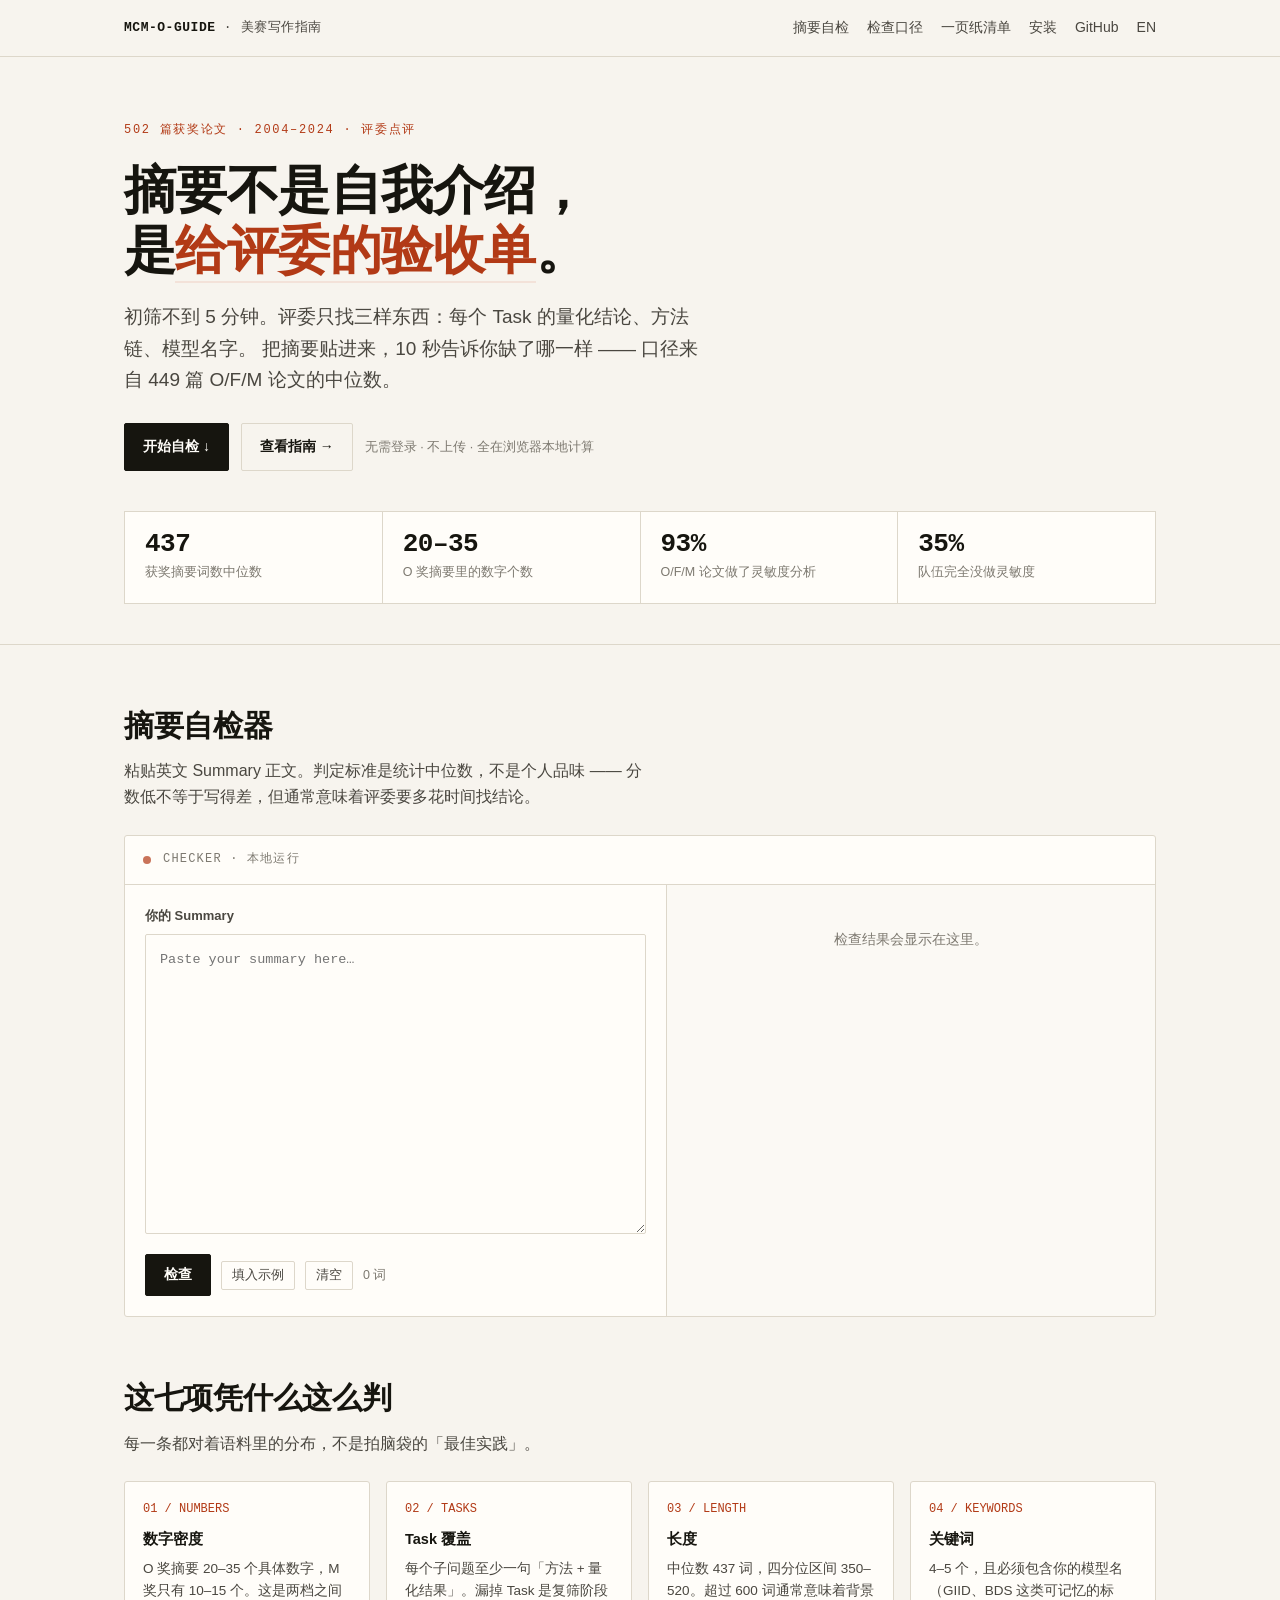
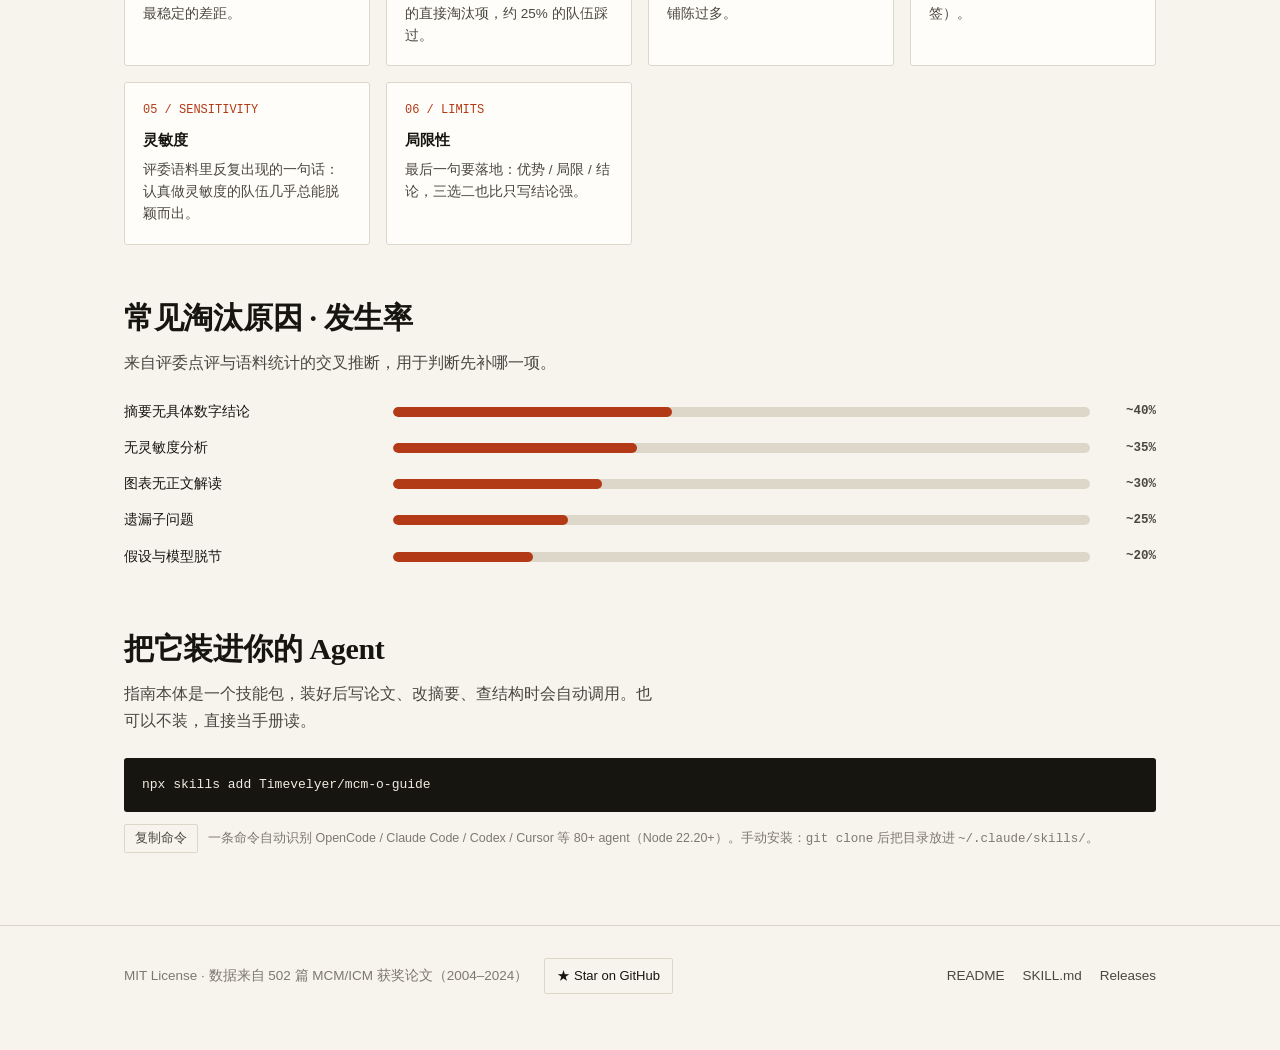
==== commit 73a32c87: "feat(install): 接入 npx skills 免登录安装通道 - README / README.en / 中英工具站安装段改为 `npx skills add Timevelyer/mc" ====
--- a/docs/index.html
+++ b/docs/index.html
@@ -159,12 +159,10 @@
     <section id="install" style="margin-top:56px">
       <h2>把它装进你的 Agent</h2>
       <p class="sub">指南本体是一个技能包，装好后写论文、改摘要、查结构时会自动调用。也可以不装，直接当手册读。</p>
-      <pre class="install" id="cmd">git clone https://github.com/Timevelyer/mcm-o-guide.git
-mv mcm-o-guide ~/.config/opencode/skills/mcm-o-guide   # OpenCode
-mv mcm-o-guide ~/.claude/skills/mcm-o-guide            # 或 Claude Code</pre>
+      <pre class="install" id="cmd">npx skills add Timevelyer/mcm-o-guide</pre>
       <div class="row">
         <button class="copy" id="copyCmd" type="button">复制命令</button>
-        <span class="hint">Windows 用 <code>Move-Item</code>；技能入口是 SKILL.md，英文版为 SKILL.en.md。</span>
+        <span class="hint">一条命令自动识别 OpenCode / Claude Code / Codex / Cursor 等 80+ agent（Node 22.20+）。手动安装：<code>git clone</code> 后把目录放进 <code>~/.claude/skills/</code>。</span>
       </div>
     </section>
 
